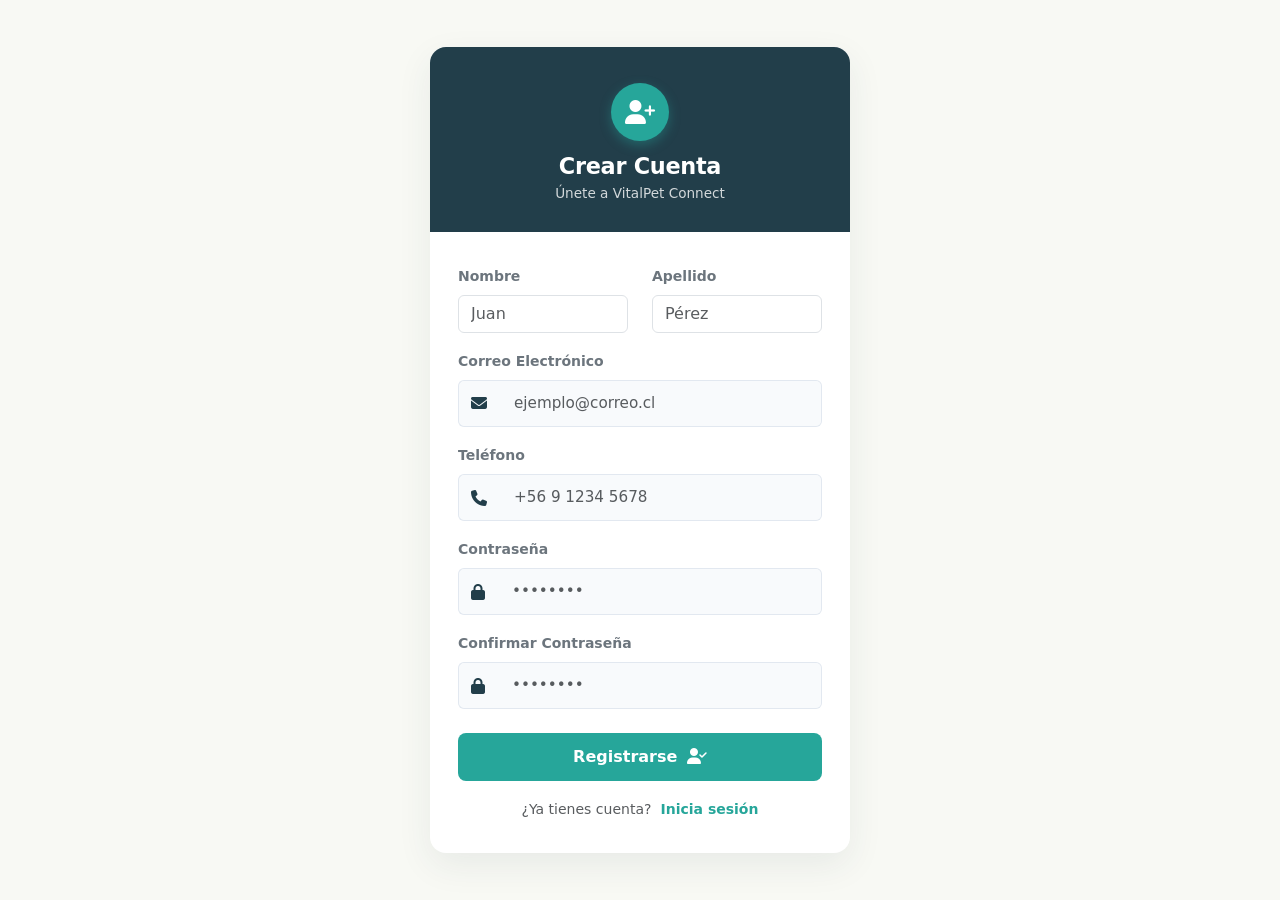
==== register.html @ b5244b58 "feat (auth): Se agrego login y register" ====
<!DOCTYPE html>
<html lang="es">
<head>
    <meta charset="UTF-8">
    <meta name="viewport" content="width=device-width, initial-scale=1.0">
    <link href="https://cdn.jsdelivr.net/npm/bootstrap@5.3.3/dist/css/bootstrap.min.css" rel="stylesheet">
    <link rel="stylesheet" href="https://cdnjs.cloudflare.com/ajax/libs/font-awesome/6.5.1/css/all.min.css">
    <link rel="stylesheet" href="css/styles.css">
    <link rel="stylesheet" href="css/login.css">
    <title>Registro - VitalPet Connect</title>
</head>
<body>

    <main class="login-container py-4">
        <div class="card login-card">
            
            <!-- Cabecera estilo Sidebar -->
            <div class="brand-header">
                <div class="brand-badge">
                    <i class="fa-solid fa-user-plus"></i>
                </div>
                <h4 class="brand-title">Crear Cuenta</h4>
                <p class="brand-subtitle mb-0">Únete a VitalPet Connect</p>
            </div>

            <!-- Empieza el cuerpo para el formulario -->
            <div class="form-body">
                <form id="registerForm">
                    <!-- Nombre y Apellido -->
                    <div class="row mb-3">
                        <div class="col-6">
                            <label for="firstName" class="form-label small fw-semibold text-secondary">Nombre</label>
                            <input type="text" class="form-control form-control-custom" id="firstName" placeholder="Juan" required>
                        </div>
                        <div class="col-6">
                            <label for="lastName" class="form-label small fw-semibold text-secondary">Apellido</label>
                            <input type="text" class="form-control form-control-custom" id="lastName" placeholder="Pérez" required>
                        </div>
                    </div>

                    <!-- Correo -->
                    <div class="mb-3">
                        <label for="email" class="form-label small fw-semibold text-secondary">Correo Electrónico</label>
                        <div class="input-group custom-input-group">
                            <span class="input-group-text"><i class="fa-solid fa-envelope"></i></span>
                            <input type="email" class="form-control" id="email" placeholder="ejemplo@correo.cl" required>
                        </div>
                    </div>

                    <!-- Celular -->
                    <div class="mb-3">
                        <label for="phone" class="form-label small fw-semibold text-secondary">Teléfono</label>
                        <div class="input-group custom-input-group">
                            <span class="input-group-text"><i class="fa-solid fa-phone"></i></span>
                            <input type="tel" class="form-control" id="phone" placeholder="+56 9 1234 5678" required>
                        </div>
                    </div>

                    <!-- Ingreso de la contraseña -->
                    <div class="mb-3">
                        <label for="password" class="form-label small fw-semibold text-secondary">Contraseña</label>
                        <div class="input-group custom-input-group">
                            <span class="input-group-text"><i class="fa-solid fa-lock"></i></span>
                            <input type="password" class="form-control" id="password" placeholder="••••••••" required>
                        </div>
                    </div>

                    <!-- confirmacion de la contraseña por segunda vez -->
                    <div class="mb-4">
                        <label for="confirmPassword" class="form-label small fw-semibold text-secondary">Confirmar Contraseña</label>
                        <div class="input-group custom-input-group">
                            <span class="input-group-text"><i class="fa-solid fa-lock"></i></span>
                            <input type="password" class="form-control" id="confirmPassword" placeholder="••••••••" required>
                        </div>
                    </div>

                    <button type="submit" class="btn btn-vitalpet w-100 mb-3">
                        Registrarse <i class="fa-solid fa-user-check ms-1"></i>
                    </button>
                    
                    <div class="text-center">
                        <span class="small text-muted">¿Ya tienes cuenta?</span> 
                        <a href="login.html" class="register-link small ms-1">Inicia sesión</a>
                    </div>
                </form>
            </div>

        </div>
    </main>

    <script src="https://cdn.jsdelivr.net/npm/bootstrap@5.3.3/dist/js/bootstrap.bundle.min.js" crossorigin="anonymous"></script>
    <script src="js/login-register.js"></script>
    <script src="js/mock-data.js"></script>


    <!-- Modal de alerta con bootstrap -->
    <div class="modal fade" id="customAlertModal" tabindex="-1" aria-labelledby="modalTitle" aria-hidden="true">
        <div class="modal-dialog modal-dialog-centered">
            <div class="modal-content rounded-4 border-0 shadow-lg overflow-hidden">
                
                <!-- Cabecera -->
                <div class="modal-header border-0 text-white justify-content-center flex-column pt-4 pb-2" style="background-color: #223e4a;">
                    <div class="rounded-circle d-flex align-items-center justify-content-center mb-2 shadow" id="modalBadge" style="width: 60px; height: 60px; background-color: #26a69a;">
                        <i class="fa-solid fa-circle-check fs-2 text-white" id="modalIcon"></i>
                    </div>
                    <h5 class="modal-title fw-bold fs-4" id="modalTitle">Notificación</h5>
                </div>

                <!-- Cuerpo -->
                <div class="modal-body text-center px-4 py-3">
                    <p class="mb-0 text-secondary fs-6" id="modalMessage">Mensaje del sistema...</p>
                </div>

                <!-- Pie -->
                <div class="modal-footer border-0 justify-content-center pb-4">
                    <button type="button" class="btn text-white fw-semibold px-4 rounded-3 shadow-sm" id="modalConfirmBtn" data-bs-dismiss="modal" style="background-color: #26a69a;">
                        Entendido
                    </button>
                </div>

            </div>
        </div>
    </div>
</body>
</html>
---- css/styles.css ----
:root{
    --bs-primary: #0A58CA;
    --bs-primary-rgb:10,88,202;
}

body{
    font-family: 'Inter', system-ui, -apple-system, sans-serif;
    background-color: #F8F9F4;
}

.hero-section{
    background-image: url(/assets/images/Imagen_Principal_Web_clinica_macul.png);
    background-size: cover;
    background-position: center right;
    min-height: 80vh;
}

/* Truquito pa que quede con degradado la imagen del hero*/
.hero-section::before{
    content: '';
    position: absolute;
    top: 0;
    left: 0;
    width: 100%;
    height: 100%;
    background: linear-gradient(90deg, rgba(255,255,255,0.95) 0%, rgba(255,255,255,0.7) 45%, rgba(255,255,255,0) 100%);
    z-index: 0;
}

/*Esto es para hacer responsive en celulares*/
@media (max-width: 768px) {
    .hero-section::before {
        background: linear-gradient(90deg, rgba(255,255,255,0.95) 0%, rgba(255,255,255,0.85) 100%);
    }
}
---- css/login.css ----
.login-container {
    min-height: 100vh;
    display: flex;
    align-items: center;
    justify-content: center;
    padding: 1.5rem;
}

.login-card {
    width: 100%;
    max-width: 420px;
    background: #ffffff;
    border-radius: 16px;
    border: none;
    box-shadow: 0 12px 35px rgba(34, 62, 74, 0.08);
    overflow: hidden;
}

/* Cabecera con el azul marino del Sidebar */
.brand-header {
    background-color: #223e4a;
    padding: 2.25rem 1.5rem 1.75rem;
    text-align: center;
    color: #ffffff;
}

/* Insignia circular como las tarjetas del Dashboard */
.brand-badge {
    width: 58px;
    height: 58px;
    background-color: #26a69a;
    border-radius: 50%;
    display: inline-flex;
    align-items: center;
    justify-content: center;
    font-size: 1.5rem;
    color: #ffffff;
    margin-bottom: 0.75rem;
    box-shadow: 0 4px 12px rgba(38, 166, 154, 0.4);
}

.brand-title {
    font-weight: 700;
    font-size: 1.4rem;
    margin: 0;
    letter-spacing: -0.3px;
}

.brand-subtitle {
    font-size: 0.85rem;
    opacity: 0.8;
    margin-top: 0.25rem;
}

.form-body {
    padding: 2rem 1.75rem;
}

/* Campos de entrada estilizados */
.custom-input-group .input-group-text {
    background-color: #f8fafc;
    border-right: none;
    border-color: #e2e8f0;
    color: #223e4a;
}

.custom-input-group .form-control {
    background-color: #f8fafc;
    border-left: none;
    border-color: #e2e8f0;
    padding: 0.7rem 1rem;
    font-size: 0.95rem;
}

.custom-input-group .form-control:focus {
    background-color: #ffffff;
    box-shadow: none;
    border-color: #26a69a;
}

.custom-input-group:focus-within .input-group-text {
    border-color: #26a69a;
    color: #26a69a;
}

/* Botón principal Turquesa */
.btn-vitalpet {
    background-color: #26a69a !important;
    border: none !important;
    color: #ffffff !important;
    font-weight: 600;
    padding: 0.75rem;
    border-radius: 8px;
    transition: all 0.2s ease-in-out;
}

.btn-vitalpet:hover {
    background-color: #1f877d !important;
    transform: translateY(-1px);
    box-shadow: 0 4px 12px rgba(38, 166, 154, 0.35);
}

.register-link {
    color: #26a69a;
    font-weight: 600;
    text-decoration: none;
}

.register-link:hover {
    color: #1f877d;
    text-decoration: underline;
}
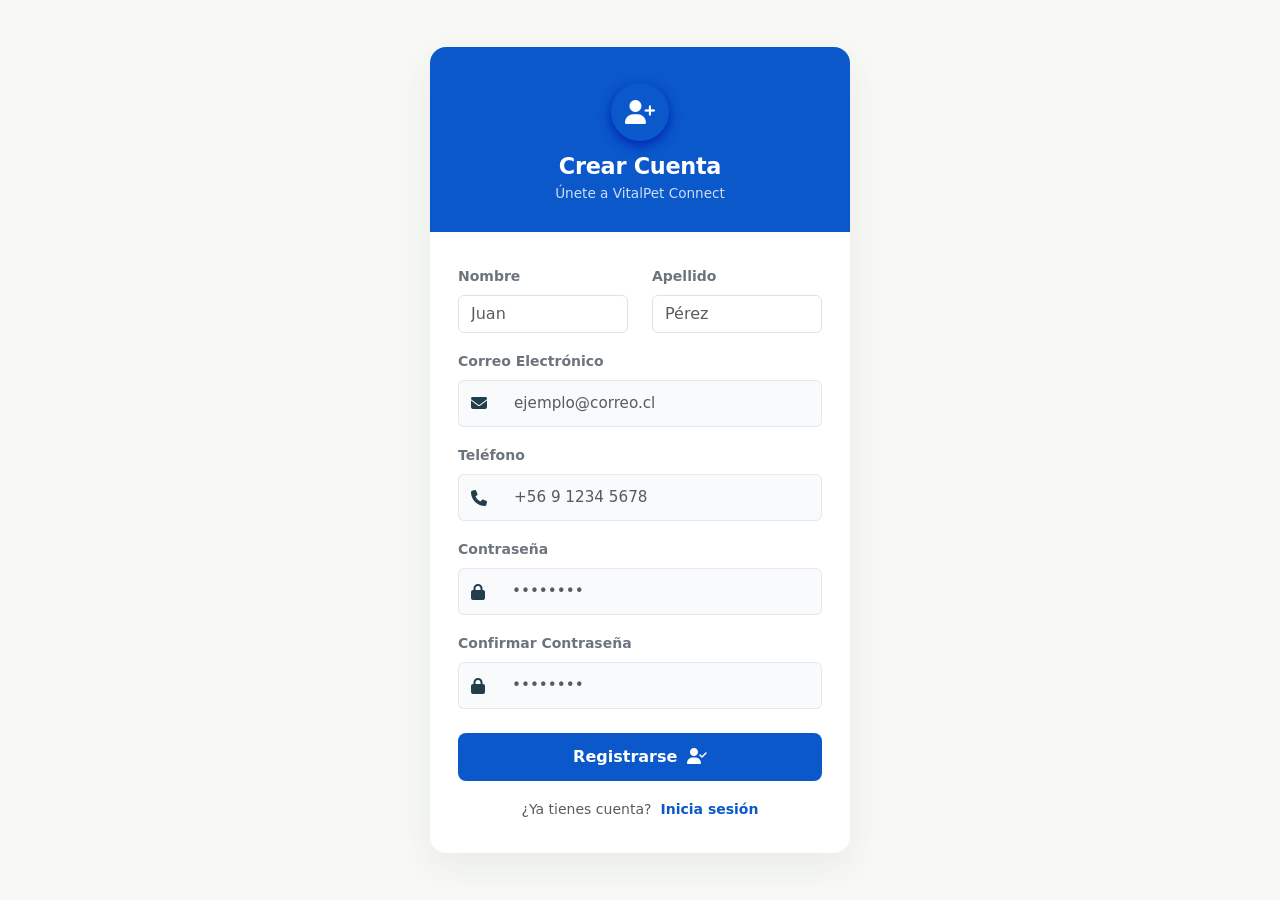
==== commit 10e629c1: "feat(login): Agrege validacion de dominios al login, corregi colores y tambien agrege un domino en e" ====
--- a/register.html
+++ b/register.html
@@ -99,8 +99,8 @@
             <div class="modal-content rounded-4 border-0 shadow-lg overflow-hidden">
                 
                 <!-- Cabecera -->
-                <div class="modal-header border-0 text-white justify-content-center flex-column pt-4 pb-2" style="background-color: #223e4a;">
-                    <div class="rounded-circle d-flex align-items-center justify-content-center mb-2 shadow" id="modalBadge" style="width: 60px; height: 60px; background-color: #26a69a;">
+                <div class="modal-header border-0 text-white justify-content-center flex-column pt-4 pb-2" style="background-color: #00275e;">
+                    <div class="rounded-circle d-flex align-items-center justify-content-center mb-2 shadow" id="modalBadge" style="width: 60px; height: 60px; background-color: #0A58CA;">
                         <i class="fa-solid fa-circle-check fs-2 text-white" id="modalIcon"></i>
                     </div>
                     <h5 class="modal-title fw-bold fs-4" id="modalTitle">Notificación</h5>
@@ -113,7 +113,7 @@
 
                 <!-- Pie -->
                 <div class="modal-footer border-0 justify-content-center pb-4">
-                    <button type="button" class="btn text-white fw-semibold px-4 rounded-3 shadow-sm" id="modalConfirmBtn" data-bs-dismiss="modal" style="background-color: #26a69a;">
+                    <button type="button" class="btn text-white fw-semibold px-4 rounded-3 shadow-sm" id="modalConfirmBtn" data-bs-dismiss="modal" style="background-color: #0A58CA;">
                         Entendido
                     </button>
                 </div>
--- a/css/login.css
+++ b/css/login.css
@@ -18,9 +18,9 @@
     overflow: hidden;
 }
 
-/* Cabecera con el azul marino del Sidebar */
+/* Cabecera*/
 .brand-header {
-    background-color: #223e4a;
+    background-color: #0A58CA;
     padding: 2.25rem 1.5rem 1.75rem;
     text-align: center;
     color: #ffffff;
@@ -30,7 +30,7 @@
 .brand-badge {
     width: 58px;
     height: 58px;
-    background-color: #26a69a;
+    background-color: #0A58CA;
     border-radius: 50%;
     display: inline-flex;
     align-items: center;
@@ -38,7 +38,7 @@
     font-size: 1.5rem;
     color: #ffffff;
     margin-bottom: 0.75rem;
-    box-shadow: 0 4px 12px rgba(38, 166, 154, 0.4);
+    box-shadow: 0 4px 12px rgba(1, 33, 177, 0.993);
 }
 
 .brand-title {
@@ -77,17 +77,17 @@
 .custom-input-group .form-control:focus {
     background-color: #ffffff;
     box-shadow: none;
-    border-color: #26a69a;
+    border-color: #0A58CA;
 }
 
 .custom-input-group:focus-within .input-group-text {
-    border-color: #26a69a;
-    color: #26a69a;
+    border-color: #0A58CA;
+    color: #0A58CA;
 }
 
-/* Botón principal Turquesa */
+/* Botón principal */
 .btn-vitalpet {
-    background-color: #26a69a !important;
+    background-color: #0A58CA !important;
     border: none !important;
     color: #ffffff !important;
     font-weight: 600;
@@ -96,19 +96,20 @@
     transition: all 0.2s ease-in-out;
 }
 
+/* cuando se pone el mouse sobre el boton principal */
 .btn-vitalpet:hover {
-    background-color: #1f877d !important;
+    background-color: #0043a7 !important;
     transform: translateY(-1px);
     box-shadow: 0 4px 12px rgba(38, 166, 154, 0.35);
 }
 
 .register-link {
-    color: #26a69a;
+    color: #0A58CA;
     font-weight: 600;
     text-decoration: none;
 }
 
 .register-link:hover {
-    color: #1f877d;
+    color: #0043a7;
     text-decoration: underline;
 }
